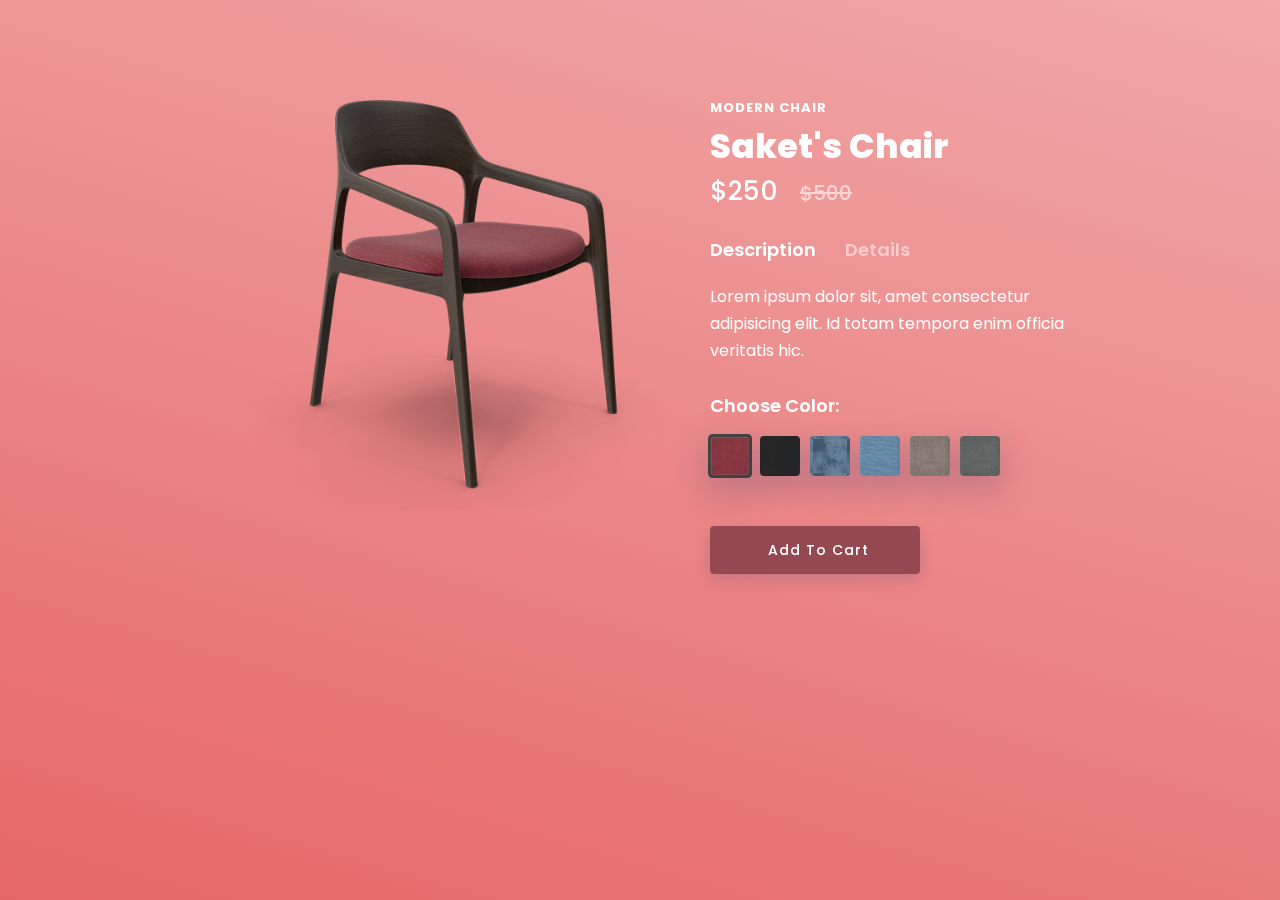
==== index.html @ 58450cd5 "modern chair" ====
<!DOCTYPE html>
<html lang="en">
  <head>
    <meta charset="UTF-8" />
    <meta http-equiv="X-UA-Compatible" content="IE=edge" />
    <meta name="viewport" content="width=device-width, initial-scale=1.0" />
    <title>Modern Chair Project | Saket Sah</title>
    <link rel="shortcut icon" href="./images/favicon.ico" type="image/x-icon" />
    <link rel="stylesheet" href="styles.css" />
  </head>
  <body>
    <!-- section-fluid-main Code starts it is like a wrapper class -->
    <div class="section-fluid-main">
      <!-- creates section div it is like a container class-->
      <div class="section">
        <!-- info group div -->
        <div class="info-wrap mob-margin">
          <p class="title-up">Modern Chair</p>
          <h2>Saket's Chair</h2>
          <h4>$250 <span>$500</span></h4>
          <!-- section fluid starts -->
          <div class="section-fluid">
            <!-- description + details section  -->
            <input
              type="radio"
              name="desc-btn"
              id="desc-1"
              class="desc-btn"
              checked
            />
            <label for="desc-1">Description</label>
            <input type="radio" name="desc-btn" id="desc-2" class="desc-btn" />
            <label for="desc-2">Details</label>
            <!-- product description section  -->
            <div class="section-fluid desc-sec accor-1">
              <p>
                Lorem ipsum dolor sit, amet consectetur adipisicing elit. Id
                totam tempora enim officia veritatis hic.
              </p>
            </div>

            <div class="section-fluid desc-sec accor-2">
              <div class="section-inline">
                <p><span>80</span>cm<br />Length</p>
              </div>
              <div class="section-inline">
                <p><span>65</span>cm<br />Width</p>
              </div>
              <div class="section-inline">
                <p><span>90</span>cm<br />Height</p>
              </div>
              <div class="section-inline">
                <p><span>17.6</span>lbs<br />Weight</p>
              </div>
            </div>
            <!-- product description section ends  -->
          </div>
          <!-- section fluid ends  -->
          <h5>Choose Color:</h5>
          <!-- for color selection  -->
        </div>
        <!-- info group ends  -->
        <!-- color selection here -->
        <input
          class="color-btn for-color-1"
          type="radio"
          id="color-1"
          name="color-btn"
          checked
        />
        <label class="first-color" for="color-1"></label>
        <input
          class="color-btn for-color-2"
          type="radio"
          id="color-2"
          name="color-btn"
        />
        <label class="color-2" for="color-2"></label>
        <input
          class="color-btn for-color-3"
          type="radio"
          id="color-3"
          name="color-btn"
        />
        <label class="color-3" for="color-3"></label>
        <input
          class="color-btn for-color-4"
          type="radio"
          id="color-4"
          name="color-btn"
        />
        <label class="color-4" for="color-4"></label>
        <input
          class="color-btn for-color-5"
          type="radio"
          id="color-5"
          name="color-btn"
        />
        <label class="color-5" for="color-5"></label>
        <input
          class="color-btn for-color-6"
          type="radio"
          id="color-6"
          name="color-btn"
        />
        <label class="color-6" for="color-6"></label>
        <!-- color selection ends here -->
        <!-- add to cart button  -->
        <div class="info-wrap">
          <a href="#" class="btn"
            ><i class="uil uil-shopping-cart icon"></i> Add To Cart</a
          >
        </div>
        <!-- add to cart button ends  -->
        <!-- chair image  -->
        <div class="img-wrap chair-1"></div>
        <div class="img-wrap chair-2"></div>
        <div class="img-wrap chair-3"></div>
        <div class="img-wrap chair-4"></div>
        <div class="img-wrap chair-5"></div>
        <div class="img-wrap chair-6"></div>
        <!-- chair image ends  -->
        <!-- background color starts  -->
        <div class="back-color"></div>
        <div class="back-color chair-2"></div>
        <div class="back-color chair-3"></div>
        <div class="back-color chair-4"></div>
        <div class="back-color chair-5"></div>
        <div class="back-color chair-6"></div>
        <!-- background color ends -->
      </div>
      <!-- ends section div -->
    </div>
    <!-- section-fluid-main Code ends -->
  </body>
</html>
---- styles.css ----
@import url("https://fonts.googleapis.com/css?family=Poppins:400,500,600,700,800,900");

*,
*::before,
*::after {
  margin: 0;
  padding: 0;
  box-sizing: border-box;
}
body {
  font-family: "Poppins", sans-serif;
  font-weight: 400;
  font-size: 15px;
  line-height: 1.7;
  color: #fff;
  background-color: #1f2029;
  min-height: 100vh;
  overflow-x: none;
}
p {
  font-weight: 400;
  font-size: 16px;
  line-height: 1.7;
  color: #fff;
}
.section-fluid-main {
  position: relative;
  display: block;
  width: 100%;
  overflow: hidden;
}
.section {
  position: relative;
  max-width: calc(100% - 40px);
  width: 860px;
  margin: 0 auto;
  display: flex;
  flex-wrap: wrap;
  padding: 100px 0;
}

.section-fluid {
  position: relative;
  width: 100%;
  display: block;
}
[type="radio"]:checked,
[type="radio"]:not(:checked) {
  position: absolute;
  visibility: hidden;
}
.color-btn:checked + label,
.color-btn:not(:checked) + label {
  position: relative;
  height: 40px;
  transition: all 200ms linear;
  border-radius: 4px;
  width: 40px;
  overflow: hidden;
  border: none;
  cursor: pointer;
  color: #ffeba7;
  margin-right: 10px;
  box-shadow: 0 12px 35px 0 rgba(16, 39, 112, 0.25);
  z-index: 10;
  background-position: center;
  background-size: cover;
  border: 3px solid transparent;
}
.color-btn:checked + label {
  border-color: #434343;
  transform: scale(1.1);
}
label.first-color {
  margin-left: 500px;
  background-image: url("./images/color1.jpg");
}
label.color-2 {
  background-image: url("./images/color2.jpg");
}
label.color-3 {
  background-image: url("./images/color3.jpg");
}
label.color-4 {
  background-image: url("./images/color4.jpg");
}
label.color-5 {
  background-image: url("./images/color5.jpg");
}
label.color-6 {
  background-image: url("./images/color6.jpg");
}
.img-wrap {
  position: absolute;
  top: 100px;
  left: 0;
  width: 500px;
  height: 410px;
  display: inline-block;
  z-index: 9;
  transition: all 550ms linear;
  transition-delay: 100ms;
  background-position: center top;
  background-size: 100%;
  background-repeat: no-repeat;
  background-image: url("./images/chair1.png");
  opacity: 0;
}

.for-color-1:checked ~ .img-wrap.chair-1 {
  opacity: 1;
  animation: shake 0.7s cubic-bezier(0.36, 0.07, 0.19, 0.97) both;
}
.img-wrap.chair-2 {
  background-image: url("./images/chair2.png");
}
.for-color-2:checked ~ .img-wrap.chair-2 {
  opacity: 1;
  animation: shake 0.7s cubic-bezier(0.36, 0.07, 0.19, 0.97) both;
}
.img-wrap.chair-3 {
  background-image: url("./images/chair3.png");
}
.for-color-3:checked ~ .img-wrap.chair-3 {
  opacity: 1;
  animation: shake 0.7s cubic-bezier(0.36, 0.07, 0.19, 0.97) both;
}
.img-wrap.chair-4 {
  background-image: url("./images/chair4.png");
}
.for-color-4:checked ~ .img-wrap.chair-4 {
  opacity: 1;
  animation: shake 0.7s cubic-bezier(0.36, 0.07, 0.19, 0.97) both;
}
.img-wrap.chair-5 {
  background-image: url("./images/chair5.png");
}
.for-color-5:checked ~ .img-wrap.chair-5 {
  opacity: 1;
  animation: shake 0.7s cubic-bezier(0.36, 0.07, 0.19, 0.97) both;
}
.img-wrap.chair-6 {
  background-image: url("./images/chair6.png");
}
.for-color-6:checked ~ .img-wrap.chair-6 {
  opacity: 1;
  animation: shake 0.7s cubic-bezier(0.36, 0.07, 0.19, 0.97) both;
}
@keyframes shake {
  10%,
  90% {
    transform: translate3d(-1px, 0, 0) rotate(-1deg);
  }
  20%,
  80% {
    transform: translate3d(2px, 0, 0) rotate(2deg);
  }
  30%,
  50%,
  70% {
    transform: translate3d(-3px, 0, 0) rotate(-3deg);
  }
  40%,
  60% {
    transform: translate3d(3px, 0, 0) rotate(3deg);
  }
}
.back-color {
  position: fixed;
  top: 0;
  left: 0;
  width: 100%;
  height: 100%;
  display: block;
  z-index: 1;
  background-image: linear-gradient(196deg, #f1a9a9, #e66767);
  transition: all 250ms linear;
  transition-delay: 300ms;
}
.back-color.chair-2 {
  background-image: linear-gradient(196deg, #4c4c4c, #262626);
  opacity: 0;
}
.for-color-2:checked ~ .back-color.chair-2 {
  opacity: 1;
}
.back-color.chair-3 {
  background-image: linear-gradient(196deg, #8a9fb2, #5f7991);
  opacity: 0;
}
.for-color-3:checked ~ .back-color.chair-3 {
  opacity: 1;
}
.back-color.chair-4 {
  background-image: linear-gradient(196deg, #97afc3, #6789a7);
  opacity: 0;
}
.for-color-4:checked ~ .back-color.chair-4 {
  opacity: 1;
}
.back-color.chair-5 {
  background-image: linear-gradient(196deg, #afa6a0, #8c7f76);
  opacity: 0;
}
.for-color-5:checked ~ .back-color.chair-5 {
  opacity: 1;
}
.back-color.chair-6 {
  background-image: linear-gradient(196deg, #aaadac, #838786);
  opacity: 0;
}
.for-color-6:checked ~ .back-color.chair-6 {
  opacity: 1;
}
.info-wrap {
  position: relative;
  margin-left: 500px;
  z-index: 10;
  display: block;
  text-align: left;
}
.title-up {
  font-family: "Poppins", sans-serif;
  font-weight: 700;
  text-transform: uppercase;
  letter-spacing: 1px;
  font-size: 13px;
  line-height: 1.2;
  color: #fff;
  margin-top: 0;
  margin-bottom: 10px;
}
h2 {
  font-family: "Poppins", sans-serif;
  font-weight: 800;
  font-size: 34px;
  line-height: 1.2;
  color: #fff;
  margin-top: 0;
  margin-bottom: 10px;
}
h4 {
  font-family: "Poppins", sans-serif;
  font-weight: 500;
  font-size: 26px;
  line-height: 1.2;
  color: #fff;
  margin-top: 0;
  margin-bottom: 30px;
}
h4 span {
  text-decoration: line-through;
  font-size: 20px;
  opacity: 0.6;
  padding-left: 15px;
}
h5 {
  font-family: "Poppins", sans-serif;
  font-weight: 600;
  font-size: 18px;
  line-height: 1.2;
  color: #fff;
  margin-top: 0;
  margin-bottom: 20px;
}
.desc-btn:checked + label,
.desc-btn:not(:checked) + label {
  position: relative;
  transition: all 200ms linear;
  display: inline-block;
  border: none;
  cursor: pointer;
  color: #ffeba7;
  font-family: "Poppins", sans-serif;
  font-weight: 600;
  font-size: 18px;
  line-height: 1.2;
  color: #fff;
  margin-right: 25px;
  opacity: 0.5;
}
.desc-btn:checked + label {
  opacity: 1;
}
.desc-btn:not(:checked) + label:hover {
  opacity: 0.8;
}

.desc-sec {
  padding-top: 20px;
  padding-bottom: 30px;
  transition: all 250ms linear;
  opacity: 0;
  overflow: hidden;
  pointer-events: none;
  transform: translateY(20px);
}
.desc-sec.accor-2 {
  position: absolute;
  top: 25px;
  left: 0;
  width: 100%;
  z-index: 2;
}
#desc-1:checked ~ .desc-sec.accor-1 {
  opacity: 1;
  pointer-events: auto;
  transform: translateY(0);
}
#desc-2:checked ~ .desc-sec.accor-2 {
  opacity: 1;
  pointer-events: auto;
  transform: translateY(0);
}
.section-inline {
  position: relative;
  display: inline-block;
  margin-right: 20px;
}
.section-inline p span {
  font-size: 30px;
  line-height: 1.1;
}
.btn {
  position: relative;
  font-family: "Poppins", sans-serif;
  font-weight: 500;
  font-size: 14px;
  line-height: 2;
  height: 48px;
  border-radius: 4px;
  width: 210px;
  letter-spacing: 1px;
  display: inline-flex;
  align-items: center;
  justify-content: center;
  border: none;
  cursor: pointer;
  overflow: hidden;
  background-color: transparent;
  color: #fff;
  box-shadow: 0 6px 15px 0 rgba(16, 39, 112, 0.15);
  transition: all 250ms linear;
  text-decoration: none;
  margin-top: 50px;
}
.icon {
  padding-right: 7px;
  font-size: 20px;
}
.btn:before {
  position: absolute;
  top: 0;
  left: 0;
  width: 100%;
  height: 100%;
  content: "";
  z-index: -1;
  background-color: #944852;
  transition: background-color 250ms 300ms ease;
}
.btn:hover {
  box-shadow: 0 12px 35px 0 rgba(16, 39, 112, 0.25);
  background-color: #333;
}
.for-color-2:checked ~ .info-wrap .btn:before {
  background-color: #1a1a1a;
}
.for-color-3:checked ~ .info-wrap .btn:before {
  background-color: #40566e;
}
.for-color-4:checked ~ .info-wrap .btn:before {
  background-color: #5e89b2;
}
.for-color-5:checked ~ .info-wrap .btn:before {
  background-color: #8c7f76;
}
.for-color-6:checked ~ .info-wrap .btn:before {
  background-color: #5d6160;
}
@media screen and (max-width: 991px) {
  .section {
    margin: 0 auto;
    text-align: center;
    max-width: calc(100% - 40px);
    width: 370px;
  }
  label.first-color {
    margin-left: 0;
  }
  .info-wrap {
    margin-left: 0;
    width: 370px;
    margin: 0 auto;
    text-align: center;
  }
  .img-wrap {
    width: 375px;
    height: 308px;
    left: 50%;
    margin-left: -190px;
  }
  .mob-margin {
    margin-top: 320px;
  }
  .desc-btn:checked + label,
  .desc-btn:not(:checked) + label {
    margin-right: 15px;
    margin-left: 15px;
  }
  .color-btn:checked + label,
  .color-btn:not(:checked) + label {
    height: 40px;
    width: 40px;
    margin: 5px auto;
    text-align: center;
  }
  .section-inline {
    margin: 0 5px;
  }
}

@media screen and (max-width: 575px) {
  .section {
    width: 280px;
  }
  .info-wrap {
    width: 280px;
  }
  .color-btn:checked + label,
  .color-btn:not(:checked) + label {
    height: 30px;
    width: 30px;
  }
  .section-inline p span {
    font-size: 24px;
    line-height: 1.1;
  }
  .section-inline p {
    font-size: 14px;
  }
}
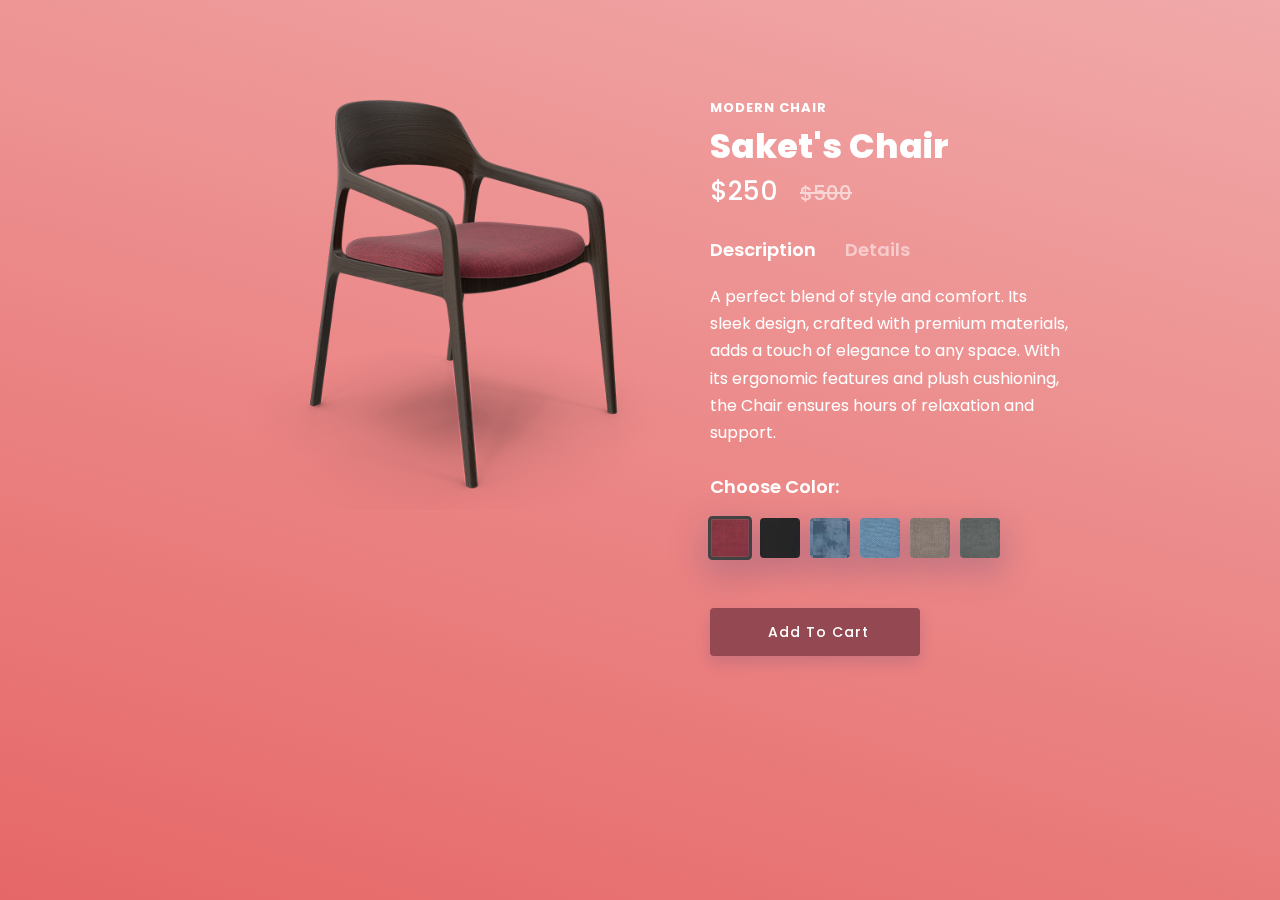
==== commit 1b3020ce: "Update index.html" ====
--- a/index.html
+++ b/index.html
@@ -34,8 +34,7 @@
             <!-- product description section  -->
             <div class="section-fluid desc-sec accor-1">
               <p>
-                Lorem ipsum dolor sit, amet consectetur adipisicing elit. Id
-                totam tempora enim officia veritatis hic.
+                A perfect blend of style and comfort. Its sleek design, crafted with premium materials, adds a touch of elegance to any space. With its ergonomic features and plush cushioning, the Chair ensures hours of relaxation and support.
               </p>
             </div>
 
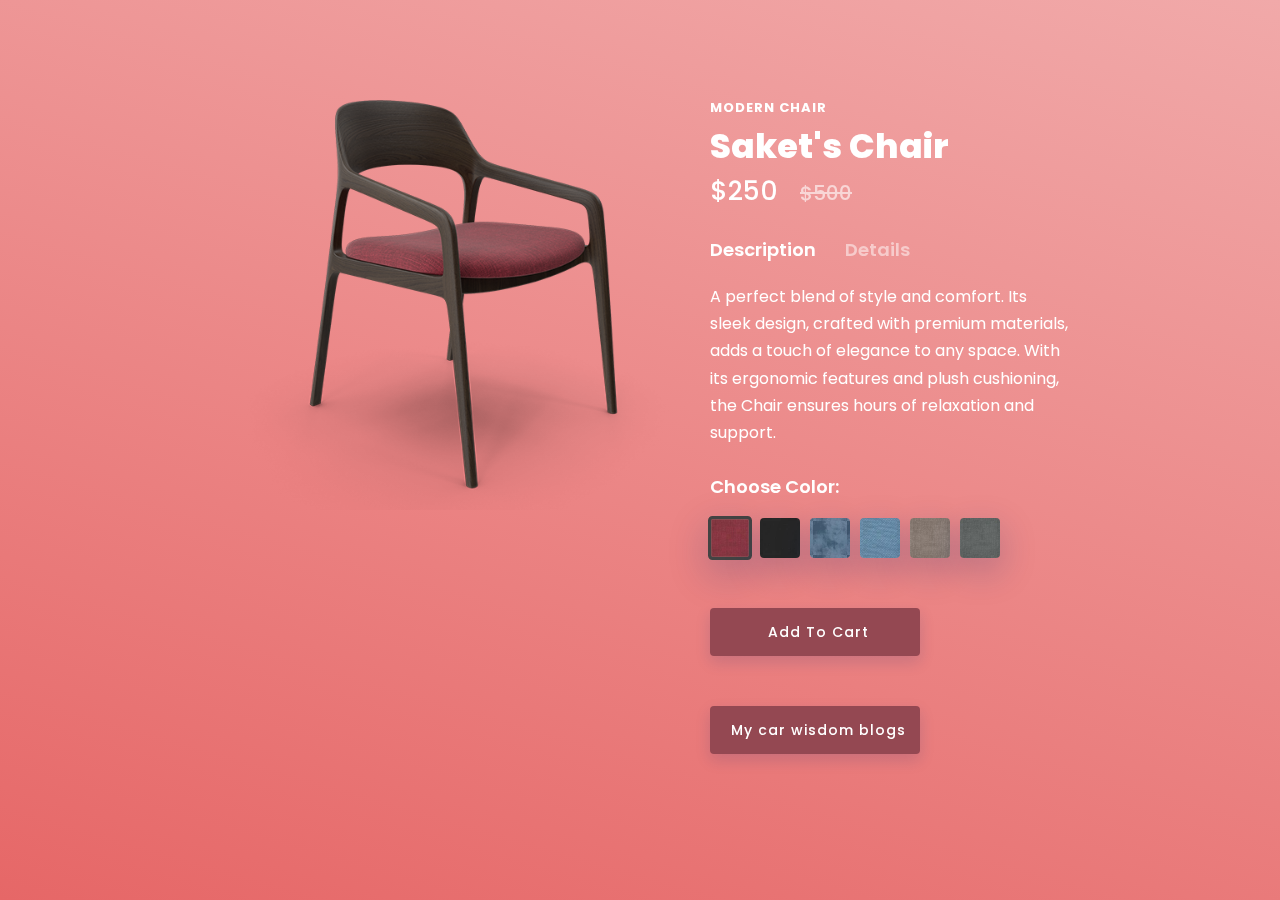
==== commit b23969b1: "Update index.html" ====
--- a/index.html
+++ b/index.html
@@ -109,6 +109,9 @@
           <a href="#" class="btn"
             ><i class="uil uil-shopping-cart icon"></i> Add To Cart</a
           >
+          <a href="https://mycarwisdom.com/" class="btn"
+            ><i class="uil uil-shopping-cart icon"></i> My car wisdom blogs</a
+          >
         </div>
         <!-- add to cart button ends  -->
         <!-- chair image  -->
